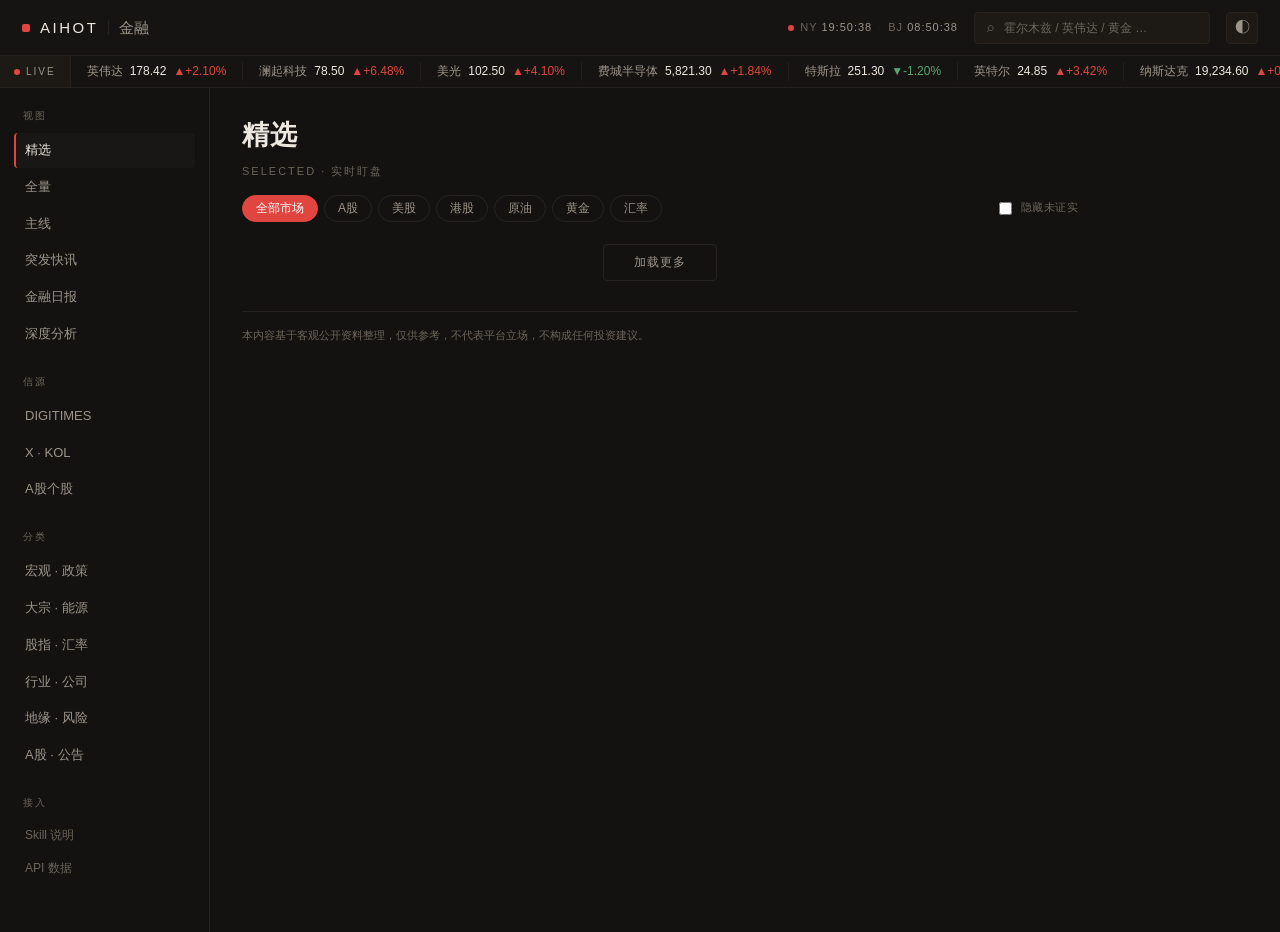
==== public/index.html @ ac4a2e29 "Initial commit: AIHOT 金融舆情系统 零依赖(Python 标准库)自用金融舆情/新闻系统: - 抓取管线:DIGITIMES 涨价大追踪 + X/Twitter KOL;金十静默" ====
<!DOCTYPE html>
<html lang="zh-CN" data-theme="dark">
<head>
  <meta charset="UTF-8" />
  <meta name="viewport" content="width=device-width, initial-scale=1.0" />
  <title>AIHOT · 金融</title>
  <link rel="stylesheet" href="style.css" />
</head>
<body>
  <header class="topbar">
    <div class="brand">
      <span class="mark"></span>
      <span class="logo">AIHOT</span>
      <span class="sep"></span>
      <span class="section-name">金融</span>
    </div>
    <div class="topbar-right">
      <div class="clock">
        <span class="dot"></span>
        <span>NY <b id="clock-ny">--:--:--</b></span>
        <span class="div">·</span>
        <span>BJ <b id="clock-bj">--:--:--</b></span>
      </div>
      <div class="search">
        <input id="search" type="search" placeholder="霍尔木兹 / 英伟达 / 黄金 …" />
      </div>
      <button id="theme-toggle" class="icon-btn" title="切换深色/浅色">◐</button>
    </div>
  </header>

  <!-- 实时行情条：app.js 优先读取 api/public/quotes，缺省时显示占位行情 -->
  <div id="ticker" class="ticker" hidden>
    <div class="live"><span class="dot"></span><span>LIVE</span></div>
    <div class="track-wrap"><div class="track" id="ticker-track"></div></div>
  </div>

  <div class="layout">
    <aside class="sidebar">
      <div class="nav-group">
        <div class="nav-group-title">视图</div>
        <a class="nav-item active" data-view="selected">精选</a>
        <a class="nav-item" data-view="all">全量</a>
        <a class="nav-item" data-view="mainline">主线</a>
        <a class="nav-item" data-view="breaking">突发快讯</a>
        <a class="nav-item" data-view="daily">金融日报</a>
        <a class="nav-item" data-view="analysis">深度分析</a>
      </div>
      <div class="nav-group">
        <div class="nav-group-title">信源</div>
        <a class="nav-item" data-view="source" data-source="DIGITIMES">DIGITIMES</a>
        <a class="nav-item" data-view="source" data-source="X">X · KOL</a>
        <a class="nav-item" data-view="stock">A股个股</a>
      </div>
      <div class="nav-group">
        <div class="nav-group-title">分类</div>
        <a class="nav-item" data-view="category" data-category="macro">宏观 · 政策</a>
        <a class="nav-item" data-view="category" data-category="commodity">大宗 · 能源</a>
        <a class="nav-item" data-view="category" data-category="equity">股指 · 汇率</a>
        <a class="nav-item" data-view="category" data-category="sector">行业 · 公司</a>
        <a class="nav-item" data-view="category" data-category="geo">地缘 · 风险</a>
        <a class="nav-item" data-view="category" data-category="ashare">A股 · 公告</a>
      </div>
      <div class="nav-group">
        <div class="nav-group-title">接入</div>
        <a class="nav-item small" href="aihot-finance/SKILL.md" target="_blank">Skill 说明</a>
        <a class="nav-item small" id="api-link" href="api/public/items?channel=finance&mode=selected" target="_blank">API 数据</a>
      </div>
    </aside>

    <main class="content">
      <div class="content-head">
        <h1 id="view-title">精选</h1>
        <div class="kicker" id="view-kicker">Selected · 实时盯盘</div>
        <div class="filters">
          <div class="chips" id="market-chips">
            <button class="chip active" data-market="">全部市场</button>
            <button class="chip" data-market="a-share">A股</button>
            <button class="chip" data-market="us">美股</button>
            <button class="chip" data-market="hk">港股</button>
            <button class="chip" data-market="oil">原油</button>
            <button class="chip" data-market="gold">黄金</button>
            <button class="chip" data-market="fx">汇率</button>
          </div>
          <label class="toggle">
            <input type="checkbox" id="hide-unverified" /> 隐藏未证实
          </label>
        </div>
      </div>
      <div id="list" class="list"></div>
      <div id="empty" class="empty" hidden>没有匹配的条目。</div>
      <div class="disclaimer">本内容基于客观公开资料整理，仅供参考，不代表平台立场，不构成任何投资建议。</div>
    </main>
  </div>

  <script src="app.js"></script>
</body>
</html>
---- public/style.css ----
/* ============================================================
   AIHOT · 金融 — 方案 A「精密终端」皮肤
   仅样式层。结构与数据逻辑见 index.html / app.js。
   ============================================================ */

:root {
  --bg: #131210;
  --bg-elev: #161412;
  --bg-elev2: #1d1a16;
  --border: #26231f;
  --border-soft: #221f1b;
  --text: #ece7df;
  --text-dim: #9c958a;
  --text-faint: #6b655b;
  --text-rail: #d8d2c8;
  --accent: #e0463f;
  --accent-soft: rgba(224, 70, 63, 0.13);
  --accent-line: rgba(224, 70, 63, 0.32);
  --green: #5aa473;
  --green-soft: rgba(90, 164, 115, 0.15);
  --amber: #d39a52;
  --amber-soft: rgba(211, 154, 82, 0.12);
  --hover: rgba(255, 255, 255, 0.022);
  /* 全站统一微软雅黑(2026-06-27 用户要求):标题/正文/等宽三处都指向此栈 */
  --sans: 'Microsoft YaHei', '微软雅黑', 'PingFang SC', 'Heiti SC', sans-serif;
  --hl: var(--sans);
  --mono: var(--sans);
  --shadow: 0 1px 3px rgba(0, 0, 0, 0.4);
}
[data-theme="light"] {
  --bg: #f4f2ee;
  --bg-elev: #fffdfa;
  --bg-elev2: #efece6;
  --border: #e4ded4;
  --border-soft: #ece7dd;
  --text: #211c16;
  --text-dim: #6a6258;
  --text-faint: #9a9286;
  --text-rail: #3a342d;
  --accent: #d23a35;
  --accent-soft: rgba(210, 58, 53, 0.09);
  --accent-line: rgba(210, 58, 53, 0.28);
  --green: #1f8a5b;
  --green-soft: rgba(31, 138, 91, 0.12);
  --amber: #b07a2e;
  --amber-soft: rgba(176, 122, 46, 0.12);
  --hover: rgba(0, 0, 0, 0.025);
  --shadow: 0 1px 3px rgba(0, 0, 0, 0.08);
}

* { box-sizing: border-box; }
html, body { margin: 0; padding: 0; }
body {
  background: var(--bg);
  color: var(--text);
  font-family: var(--sans);
  font-size: 14px;
  line-height: 1.6;
  -webkit-font-smoothing: antialiased;
}

@keyframes livePulse { 0%, 100% { opacity: 1; } 50% { opacity: .25; } }
@keyframes tickerScroll { from { transform: translateX(0); } to { transform: translateX(-50%); } }
@keyframes drawLine { from { stroke-dashoffset: 170; } to { stroke-dashoffset: 0; } }

/* ---------- top bar ---------- */
.topbar {
  position: sticky; top: 0; z-index: 10;
  display: flex; align-items: center; justify-content: space-between;
  height: 56px; padding: 0 22px;
  background: var(--bg-elev);
  border-bottom: 1px solid var(--border);
}
.brand { display: flex; align-items: center; gap: 10px; }
.brand .mark { width: 8px; height: 8px; border-radius: 2px; background: var(--accent); }
.logo { font-family: var(--mono); font-weight: 500; letter-spacing: 2.5px; font-size: 15px; color: var(--text); }
.sep { width: 1px; height: 15px; background: var(--border); display: inline-block; }
.section-name { font-family: var(--hl); font-size: 15px; color: var(--text-dim); }
.topbar-right { display: flex; align-items: center; gap: 16px; }

.clock {
  display: flex; align-items: center; gap: 6px;
  font-family: var(--mono); font-size: 11px; letter-spacing: 1px; color: var(--text-faint);
}
.clock .dot { width: 6px; height: 6px; border-radius: 50%; background: var(--accent); animation: livePulse 1.6s ease-in-out infinite; }
.clock .div { color: var(--border); }
.clock b { font-weight: 400; color: var(--text-dim); }

.search { display: flex; align-items: center; gap: 8px; width: 236px; height: 32px; padding: 0 12px; background: var(--bg-elev2); border: 1px solid var(--border); border-radius: 4px; }
.search::before { content: "⌕"; color: var(--text-faint); font-size: 13px; }
.search input { flex: 1; min-width: 0; height: 100%; border: none; background: transparent; color: var(--text); outline: none; font-family: var(--mono); font-size: 12px; }
.search input::placeholder { color: var(--text-faint); }
.icon-btn { width: 32px; height: 32px; border-radius: 4px; cursor: pointer; border: 1px solid var(--border); background: var(--bg-elev2); color: var(--text-dim); font-size: 15px; }
.icon-btn:hover { color: var(--text); }

/* ---------- ticker tape ---------- */
.ticker { height: 32px; display: flex; align-items: center; border-bottom: 1px solid var(--border); background: var(--bg-elev); overflow: hidden; }
.ticker[hidden] { display: none; }
.ticker .live { flex: none; display: flex; align-items: center; gap: 6px; padding: 0 14px; height: 100%; border-right: 1px solid var(--border); background: var(--bg-elev2); }
.ticker .live .dot { width: 6px; height: 6px; border-radius: 50%; background: var(--accent); animation: livePulse 1.6s ease-in-out infinite; }
.ticker .live span { font-family: var(--mono); font-size: 10px; letter-spacing: 2px; color: var(--text-dim); }
.ticker .track-wrap { flex: 1; min-width: 0; overflow: hidden; }
.ticker .track { display: flex; width: max-content; animation: tickerScroll 42s linear infinite; }
.ticker .track:hover { animation-play-state: paused; }
.ticker .tk { display: inline-flex; align-items: baseline; gap: 7px; padding: 0 16px; border-right: 1px solid var(--border-soft); font-family: var(--mono); font-size: 12px; white-space: nowrap; }
.ticker .tk .nm { color: var(--text-dim); }
.ticker .tk .px { color: var(--text); }

/* ---------- layout ---------- */
.layout { display: flex; align-items: flex-start; }
.sidebar {
  position: sticky; top: 56px;
  width: 210px; flex-shrink: 0; padding: 20px 14px;
  height: calc(100vh - 56px); overflow-y: auto;
  border-right: 1px solid var(--border);
}
.nav-group { margin-bottom: 22px; }
.nav-group-title { font-family: var(--mono); font-size: 10px; color: var(--text-faint); text-transform: uppercase; letter-spacing: 2px; padding: 0 9px 9px; }
.nav-item { display: block; padding: 7px 11px; border-radius: 4px; color: var(--text-dim); cursor: pointer; text-decoration: none; margin-bottom: 2px; font-size: 13px; transition: background .12s, color .12s; }
.nav-item:hover { background: var(--hover); color: var(--text); }
.nav-item.active { color: var(--text); font-weight: 500; background: var(--hover); border-left: 2px solid var(--accent); padding-left: 9px; }
.nav-item.small { font-size: 12px; color: var(--text-faint); padding: 6px 11px; }

/* ---------- content ---------- */
.content { flex: 1; min-width: 0; padding: 26px 32px 44px; max-width: 900px; }
.content-head { margin-bottom: 18px; }
#view-title { font-family: var(--hl); font-size: 27px; font-weight: 600; color: var(--text); letter-spacing: .5px; margin: 0; }
.content-head .kicker { margin-top: 6px; font-family: var(--mono); font-size: 11px; letter-spacing: 2px; color: var(--text-faint); text-transform: uppercase; }
.filters { display: flex; align-items: center; justify-content: space-between; gap: 14px; flex-wrap: wrap; margin-top: 14px; }
.chips { display: flex; gap: 6px; flex-wrap: wrap; }
.chip { padding: 4px 13px; border-radius: 999px; cursor: pointer; border: 1px solid var(--border); background: transparent; color: var(--text-dim); font-family: var(--sans); font-size: 12px; }
.chip:hover { color: var(--text); }
.chip.active { background: var(--accent); border-color: var(--accent); color: #fff; font-weight: 500; }
.toggle { display: flex; align-items: center; gap: 6px; font-family: var(--mono); font-size: 11px; color: var(--text-faint); cursor: pointer; user-select: none; letter-spacing: .5px; }
.toggle input { accent-color: var(--accent); }

/* ---------- list / card (导轨式) ---------- */
.list { display: block; }
.card { display: flex; gap: 20px; padding: 20px 0; border-top: 1px solid var(--border); transition: background .18s ease; cursor: default; }
.card:first-child { border-top: none; }
.card:hover { background: var(--hover); }
.card-rail { flex: none; width: 84px; padding-top: 3px; }
.card-rail .t { font-family: var(--mono); font-weight: 500; font-size: 13px; color: var(--text-rail); letter-spacing: .3px; line-height: 1.35; }
.card-rail .s { margin-top: 5px; font-family: var(--mono); font-size: 11px; color: var(--text-faint); }
.card-main { flex: 1; min-width: 0; }
.card-eyebrow { display: flex; align-items: center; gap: 8px; margin-bottom: 8px; flex-wrap: wrap; }
.card-title { font-family: var(--hl); font-size: 18px; line-height: 1.46; font-weight: 600; color: var(--text); margin: 0; letter-spacing: .2px; }
.card-title a { color: inherit; text-decoration: none; }
.card-title a:hover { color: var(--accent); }
.card-summary { margin: 7px 0 0; font-size: 13.5px; line-height: 1.66; color: var(--text-dim); }
.card-segs { display: flex; flex-direction: column; gap: 4px; margin: 6px 0 0; }
.card-seg { color: var(--text-dim); padding-left: 14px; position: relative; font-size: 13.5px; }
.card-seg::before { content: "▫"; position: absolute; left: 0; color: var(--text-faint); }
.card-foot { display: flex; align-items: center; gap: 14px; margin-top: 12px; flex-wrap: wrap; }

.tags { display: flex; gap: 6px; flex-wrap: wrap; }
.tag { font-family: var(--mono); font-size: 11px; color: var(--text-faint); border: 1px solid var(--border); padding: 1px 7px; border-radius: 3px; }
.tag.entity { color: var(--accent); border-color: var(--accent-line); }

.badge { display: inline-block; font-family: var(--mono); font-weight: 500; font-size: 11px; letter-spacing: .4px; padding: 2px 8px; border-radius: 3px; white-space: nowrap; }
/* A股语境：利多=红、利空=绿 */
.badge-bullish { color: var(--accent); background: var(--accent-soft); }
.badge-bearish { color: var(--green); background: var(--green-soft); }
.badge-heat { font-size: 10px; letter-spacing: 1px; color: var(--accent); background: transparent; border: 1px solid var(--accent-line); padding: 1px 6px; }
.badge-unverified { font-size: 10px; letter-spacing: .5px; color: var(--amber); background: transparent; border: 1px solid rgba(211, 154, 82, .4); padding: 1px 6px; }
.badge-prop { font-size: 10px; letter-spacing: .5px; color: var(--amber); background: var(--amber-soft); }

/* 传播热度 sparkline */
.prop-row { display: flex; align-items: center; gap: 9px; margin-left: auto; cursor: pointer; }
.prop-row .spark { width: 72px; height: 20px; opacity: .9; }
.prop-row .spark polyline { stroke: var(--text-faint); stroke-dasharray: 170; stroke-dashoffset: 170; animation: drawLine 1.1s ease .15s forwards; }
.prop-lv1 .spark polyline, .prop-lv2 .spark polyline { stroke: var(--amber); }
.prop-lv3 .spark polyline { stroke: var(--accent); }
.prop-n { font-family: var(--mono); font-size: 11px; color: var(--text-faint); }

/* ---------- daily ---------- */
.daily-section { margin-bottom: 26px; }
.daily-section h2 { font-family: var(--hl); font-size: 18px; font-weight: 600; margin: 0 0 6px; padding-bottom: 8px; border-bottom: 1px solid var(--border); color: var(--text); }
.daily-section h2 .count { font-family: var(--mono); font-size: 12px; color: var(--text-faint); font-weight: 400; margin-left: 8px; }
.daily-date-bar { display: flex; gap: 6px; flex-wrap: wrap; margin-bottom: 18px; }

/* ---------- deep analysis ---------- */
.analysis-form { display: flex; gap: 8px; margin-bottom: 16px; }
.analysis-input { flex: 1; height: 38px; padding: 0 14px; border-radius: 4px; border: 1px solid var(--border); background: var(--bg-elev2); color: var(--text); outline: none; font-family: var(--sans); }
.analysis-input:focus { border-color: var(--accent); }
.analysis-btn { height: 38px; padding: 0 18px; border-radius: 4px; cursor: pointer; border: none; background: var(--accent); color: #fff; font-weight: 600; font-size: 14px; }
.analysis-btn:hover { opacity: .9; }
.analysis-loading, .analysis-msg { color: var(--text-dim); padding: 24px 0; text-align: center; }
.analysis-md { border: 1px solid var(--border); border-radius: 6px; padding: 20px 22px; background: var(--bg-elev); }
.analysis-md h3 { font-family: var(--hl); font-size: 16px; margin: 18px 0 8px; color: var(--accent); }
.analysis-md h3:first-child { margin-top: 0; }
.analysis-md p { margin: 8px 0; color: var(--text); line-height: 1.75; }
.analysis-md ul { margin: 8px 0; padding-left: 20px; }
.analysis-md li { margin: 5px 0; color: var(--text-dim); }
.analysis-md strong { color: var(--text); }
.analysis-md hr { border: none; border-top: 1px solid var(--border); margin: 16px 0; }

/* ---------- live refresh pill ---------- */
.new-pill { position: fixed; top: 70px; left: 50%; transform: translateX(-50%); z-index: 20; padding: 8px 18px; border-radius: 999px; cursor: pointer; border: none; background: var(--accent); color: #fff; font-weight: 600; font-size: 13px; box-shadow: 0 6px 20px rgba(0, 0, 0, .4); }
.new-pill[hidden] { display: none; }

.empty { color: var(--text-faint); padding: 40px 0; text-align: center; }
.disclaimer { margin-top: 30px; padding-top: 14px; border-top: 1px solid var(--border); font-size: 11px; color: var(--text-faint); line-height: 1.7; }

/* 分页:加载更多 */
.load-more { display: block; margin: 22px auto 0; padding: 9px 30px; border-radius: 4px; background: transparent; color: var(--text-dim); border: 1px solid var(--border); cursor: pointer; font-family: var(--mono); font-size: 12px; letter-spacing: 1px; }
.load-more:hover { color: var(--text); border-color: var(--text-faint); }
.load-more:disabled { cursor: default; opacity: .6; }

/* 传播热度大图 modal */
.prop-mask { position: fixed; inset: 0; background: rgba(0, 0, 0, .55); display: flex; align-items: center; justify-content: center; z-index: 1000; }
.prop-panel { background: var(--bg-elev); color: var(--text); border: 1px solid var(--border); border-radius: 8px; padding: 20px 22px; width: min(600px, 92vw); max-height: 86vh; overflow: auto; position: relative; box-shadow: 0 20px 60px rgba(0, 0, 0, .5); }
.prop-close { position: absolute; top: 8px; right: 12px; background: none; border: none; font-size: 22px; line-height: 1; cursor: pointer; color: var(--text-dim); }
.prop-title { font-family: var(--hl); font-size: 17px; font-weight: 600; margin-bottom: 12px; padding-right: 24px; }
.prop-chart { width: 100%; height: auto; }
.prop-chart path { stroke: var(--amber); }
.prop-chart .ax { fill: var(--text-faint); font-size: 11px; font-family: var(--mono); }
.prop-cap { font-family: var(--mono); font-size: 12px; margin: 10px 0; color: var(--text-dim); }
.prop-timeline { display: flex; flex-direction: column; gap: 2px; font-family: var(--mono); font-size: 12px; color: var(--text-dim); }
.prop-step.last { font-weight: 600; color: var(--amber); }

/* ============================================================
   移动端 (<=760px)：单列 + 顶部横向导航 + 卡片竖排
   ============================================================ */
@media (max-width: 760px) {
  /* 顶栏：收紧；藏时钟与「金融」小标；搜索占满 */
  .topbar { height: 50px; padding: 0 12px; gap: 8px; }
  .clock { display: none; }
  .section-name, .sep { display: none; }
  .topbar-right { flex: 1; gap: 8px; }
  .search { width: auto; flex: 1; min-width: 0; }

  /* 行情条：略缩（保留滚动） */
  .ticker .tk { padding: 0 12px; }
  .ticker .live { padding: 0 10px; }

  /* 布局：单列；侧栏 → 顶部横向滚动条 */
  .layout { display: block; }
  .sidebar {
    position: static; width: auto; height: auto;
    padding: 8px 10px; overflow-x: auto; overflow-y: hidden;
    border-right: none; border-bottom: 1px solid var(--border);
    display: flex; align-items: center; gap: 6px; white-space: nowrap;
    -webkit-overflow-scrolling: touch;
  }
  .sidebar::-webkit-scrollbar { display: none; }
  .nav-group { margin-bottom: 0; display: flex; align-items: center; gap: 4px; flex: none; }
  .nav-group + .nav-group::before { content: ""; width: 1px; height: 15px; background: var(--border); margin: 0 4px; }
  .nav-group:last-child { display: none; }   /* 移动端藏「接入」组省空间 */
  .nav-group-title { padding: 0 4px 0 0; }
  .nav-item { display: inline-block; margin-bottom: 0; padding: 6px 9px; font-size: 12px; }
  .nav-item.active { border-left: none; border-bottom: 2px solid var(--accent); padding-left: 9px; }

  /* 正文：满宽 */
  .content { max-width: 100%; padding: 14px 14px 36px; }
  #view-title { font-size: 22px; }
  .content-head .kicker { font-size: 10px; }
  .filters { gap: 10px; }

  /* 卡片：竖排；导轨变顶部一行（时间 · 信源）；正文满宽（修「一字一行」） */
  .card { flex-direction: column; gap: 8px; padding: 15px 0; }
  .card-rail { width: auto; display: flex; align-items: baseline; gap: 8px; padding-top: 0; }
  .card-rail .s { margin-top: 0; }
  .card-title { font-size: 16.5px; line-height: 1.5; }
}
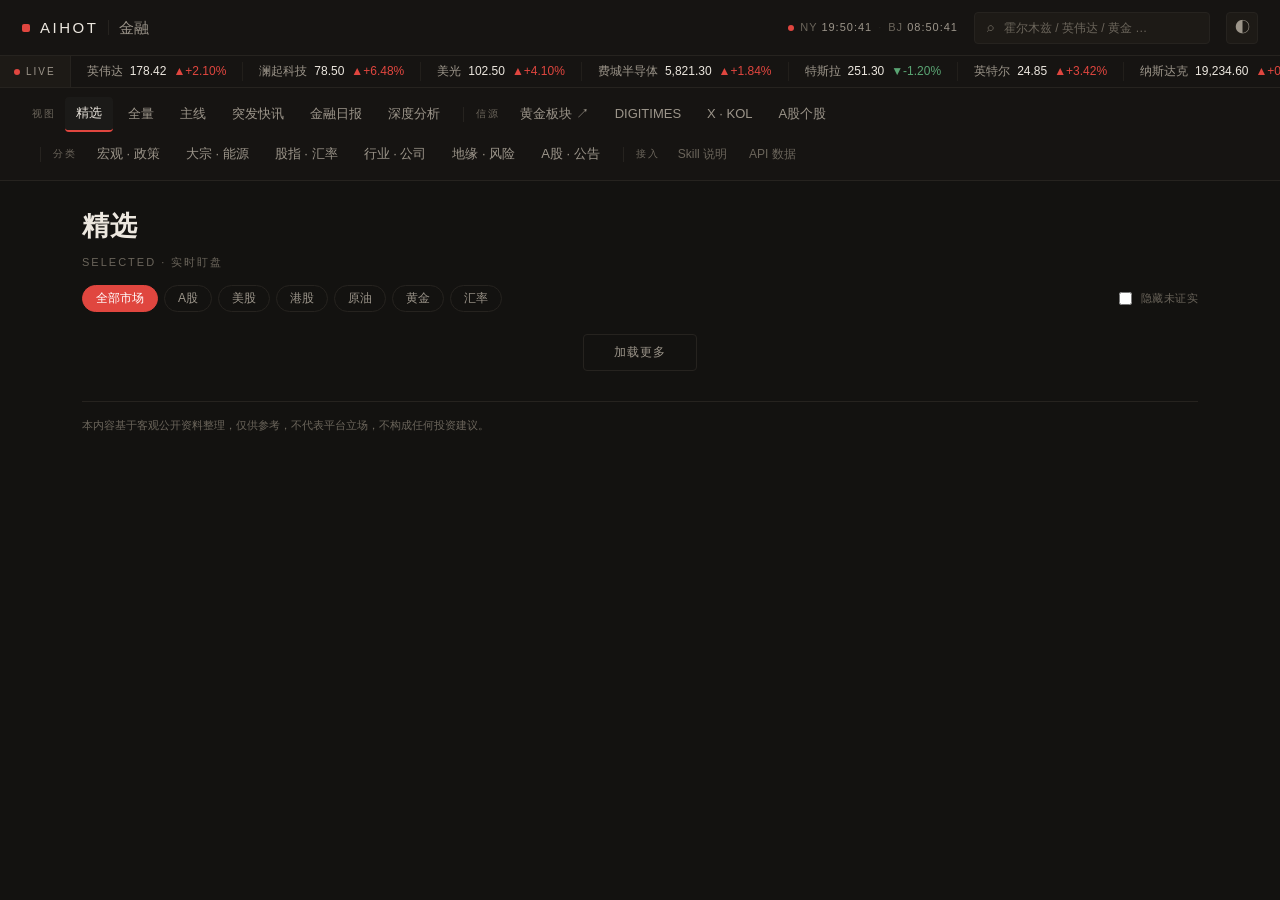
==== commit 8d01d8a3: "线上已运行的改动(8月底~9月中) - server: 启动改为缓存热启动(hot_start),首轮抓取挪进后台线程;   重启后端口立即可用,不再白吐几分钟 502 - 翻译: TRANSLATE" ====
--- a/public/index.html
+++ b/public/index.html
@@ -1,8 +1,14 @@
 <!DOCTYPE html>
-<html lang="zh-CN" data-theme="dark">
+<html lang="zh-CN" data-theme="dark" translate="no">
 <head>
   <meta charset="UTF-8" />
   <meta name="viewport" content="width=device-width, initial-scale=1.0" />
+  <!-- 禁止浏览器翻译:页面本身就是中文,翻它只有坏处没有好处。
+       2026-09-11 实测:Chrome 把本页源语言当成英语后,会把中文喂进 EN->ZH 模型硬编,
+       "阿联酋"->"季后赛"、"外交关系"->"决赛关系"、"升温"->"隐患",而库里/接口/缓存的数据
+       完全正常——这种"只坏在屏幕上"的故障极易被误判成翻译管线坏了,查了一圈才定位到浏览器。
+       meta 那条是 Chrome/Google 认的;translate="no" 是 HTML5 标准属性,Edge/Safari 认。 -->
+  <meta name="google" content="notranslate" />
   <title>AIHOT · 金融</title>
   <link rel="stylesheet" href="style.css" />
 </head>
@@ -47,6 +53,7 @@
       </div>
       <div class="nav-group">
         <div class="nav-group-title">信源</div>
+        <a class="nav-item" href="gold/" target="_blank" title="GoldHot 黄金舆情：贵金属消息对现货黄金的影响与传导逻辑">黄金板块 ↗</a>
         <a class="nav-item" data-view="source" data-source="DIGITIMES">DIGITIMES</a>
         <a class="nav-item" data-view="source" data-source="X">X · KOL</a>
         <a class="nav-item" data-view="stock">A股个股</a>
--- a/public/style.css
+++ b/public/style.css
@@ -107,22 +107,25 @@
 .ticker .tk .px { color: var(--text); }
 
 /* ---------- layout ---------- */
-.layout { display: flex; align-items: flex-start; }
+/* 导航挪到顶部横向条,正文占满整宽(2026-07-23 用户要求) */
+.layout { display: block; }
 .sidebar {
-  position: sticky; top: 56px;
-  width: 210px; flex-shrink: 0; padding: 20px 14px;
-  height: calc(100vh - 56px); overflow-y: auto;
-  border-right: 1px solid var(--border);
-}
-.nav-group { margin-bottom: 22px; }
-.nav-group-title { font-family: var(--mono); font-size: 10px; color: var(--text-faint); text-transform: uppercase; letter-spacing: 2px; padding: 0 9px 9px; }
-.nav-item { display: block; padding: 7px 11px; border-radius: 4px; color: var(--text-dim); cursor: pointer; text-decoration: none; margin-bottom: 2px; font-size: 13px; transition: background .12s, color .12s; }
+  position: sticky; top: 56px; z-index: 5;
+  width: auto; padding: 9px 32px;
+  background: var(--bg-elev);
+  border-bottom: 1px solid var(--border);
+  display: flex; flex-wrap: wrap; align-items: center; gap: 6px 4px;
+}
+.nav-group { display: flex; align-items: center; gap: 4px; }
+.nav-group + .nav-group::before { content: ""; width: 1px; height: 15px; background: var(--border); margin: 0 8px; }
+.nav-group-title { font-family: var(--mono); font-size: 10px; color: var(--text-faint); text-transform: uppercase; letter-spacing: 2px; padding: 0 5px 0 0; }
+.nav-item { display: inline-block; padding: 6px 11px; border-radius: 4px; color: var(--text-dim); cursor: pointer; text-decoration: none; font-size: 13px; transition: background .12s, color .12s; }
 .nav-item:hover { background: var(--hover); color: var(--text); }
-.nav-item.active { color: var(--text); font-weight: 500; background: var(--hover); border-left: 2px solid var(--accent); padding-left: 9px; }
-.nav-item.small { font-size: 12px; color: var(--text-faint); padding: 6px 11px; }
+.nav-item.active { color: var(--text); font-weight: 500; background: var(--hover); border-bottom: 2px solid var(--accent); }
+.nav-item.small { font-size: 12px; color: var(--text-faint); padding: 6px 9px; }
 
 /* ---------- content ---------- */
-.content { flex: 1; min-width: 0; padding: 26px 32px 44px; max-width: 900px; }
+.content { min-width: 0; padding: 24px 32px 48px; max-width: 1180px; margin: 0 auto; }
 .content-head { margin-bottom: 18px; }
 #view-title { font-family: var(--hl); font-size: 27px; font-weight: 600; color: var(--text); letter-spacing: .5px; margin: 0; }
 .content-head .kicker { margin-top: 6px; font-family: var(--mono); font-size: 11px; letter-spacing: 2px; color: var(--text-faint); text-transform: uppercase; }
@@ -142,6 +145,15 @@
 .card-rail { flex: none; width: 84px; padding-top: 3px; }
 .card-rail .t { font-family: var(--mono); font-weight: 500; font-size: 13px; color: var(--text-rail); letter-spacing: .3px; line-height: 1.35; }
 .card-rail .s { margin-top: 5px; font-family: var(--mono); font-size: 11px; color: var(--text-faint); }
+/* 左导轨信号列：利多利空(方向+强度+标的) + 热度 */
+.rail-sent { margin-top: 11px; display: flex; flex-direction: column; align-items: flex-start; gap: 2px; }
+.rail-sent .rs-dir { font-family: var(--mono); font-size: 13px; font-weight: 600; letter-spacing: .5px; }
+.rail-sent .rs-str { font-size: 8px; letter-spacing: 1px; line-height: 1; }
+.rail-sent .rs-tgt { font-size: 10.5px; color: var(--text-faint); line-height: 1.35; word-break: break-word; }
+.rail-sent-up .rs-dir, .rail-sent-up .rs-str { color: var(--accent); }
+.rail-sent-down .rs-dir, .rail-sent-down .rs-str { color: var(--green); }
+.rail-sent-flat .rs-dir { color: var(--text-dim); }
+.rail-heat { margin-top: 8px; font-family: var(--mono); font-size: 11px; color: var(--accent); letter-spacing: 1px; }
 .card-main { flex: 1; min-width: 0; }
 .card-eyebrow { display: flex; align-items: center; gap: 8px; margin-bottom: 8px; flex-wrap: wrap; }
 .card-title { font-family: var(--hl); font-size: 18px; line-height: 1.46; font-weight: 600; color: var(--text); margin: 0; letter-spacing: .2px; }
@@ -149,7 +161,7 @@
 .card-title a:hover { color: var(--accent); }
 .card-summary { margin: 7px 0 0; font-size: 13.5px; line-height: 1.66; color: var(--text-dim); }
 .card-segs { display: flex; flex-direction: column; gap: 4px; margin: 6px 0 0; }
-.card-seg { color: var(--text-dim); padding-left: 14px; position: relative; font-size: 13.5px; }
+.card-seg { color: var(--text-dim); padding-left: 14px; position: relative; font-size: 13.5px; line-height: 1.66; }
 .card-seg::before { content: "▫"; position: absolute; left: 0; color: var(--text-faint); }
 .card-foot { display: flex; align-items: center; gap: 14px; margin-top: 12px; flex-wrap: wrap; }
 
@@ -241,6 +253,7 @@
     padding: 8px 10px; overflow-x: auto; overflow-y: hidden;
     border-right: none; border-bottom: 1px solid var(--border);
     display: flex; align-items: center; gap: 6px; white-space: nowrap;
+    flex-wrap: nowrap;
     -webkit-overflow-scrolling: touch;
   }
   .sidebar::-webkit-scrollbar { display: none; }
@@ -259,7 +272,10 @@
 
   /* 卡片：竖排；导轨变顶部一行（时间 · 信源）；正文满宽（修「一字一行」） */
   .card { flex-direction: column; gap: 8px; padding: 15px 0; }
-  .card-rail { width: auto; display: flex; align-items: baseline; gap: 8px; padding-top: 0; }
+  .card-rail { width: auto; display: flex; align-items: baseline; gap: 8px; padding-top: 0; flex-wrap: wrap; }
+  .rail-sent { margin-top: 0; flex-direction: row; align-items: baseline; gap: 4px; }
+  .rail-sent .rs-tgt { display: none; }   /* 移动端横排:标的省掉,只留方向+强度 */
+  .rail-heat { margin-top: 0; }
   .card-rail .s { margin-top: 0; }
   .card-title { font-size: 16.5px; line-height: 1.5; }
 }
